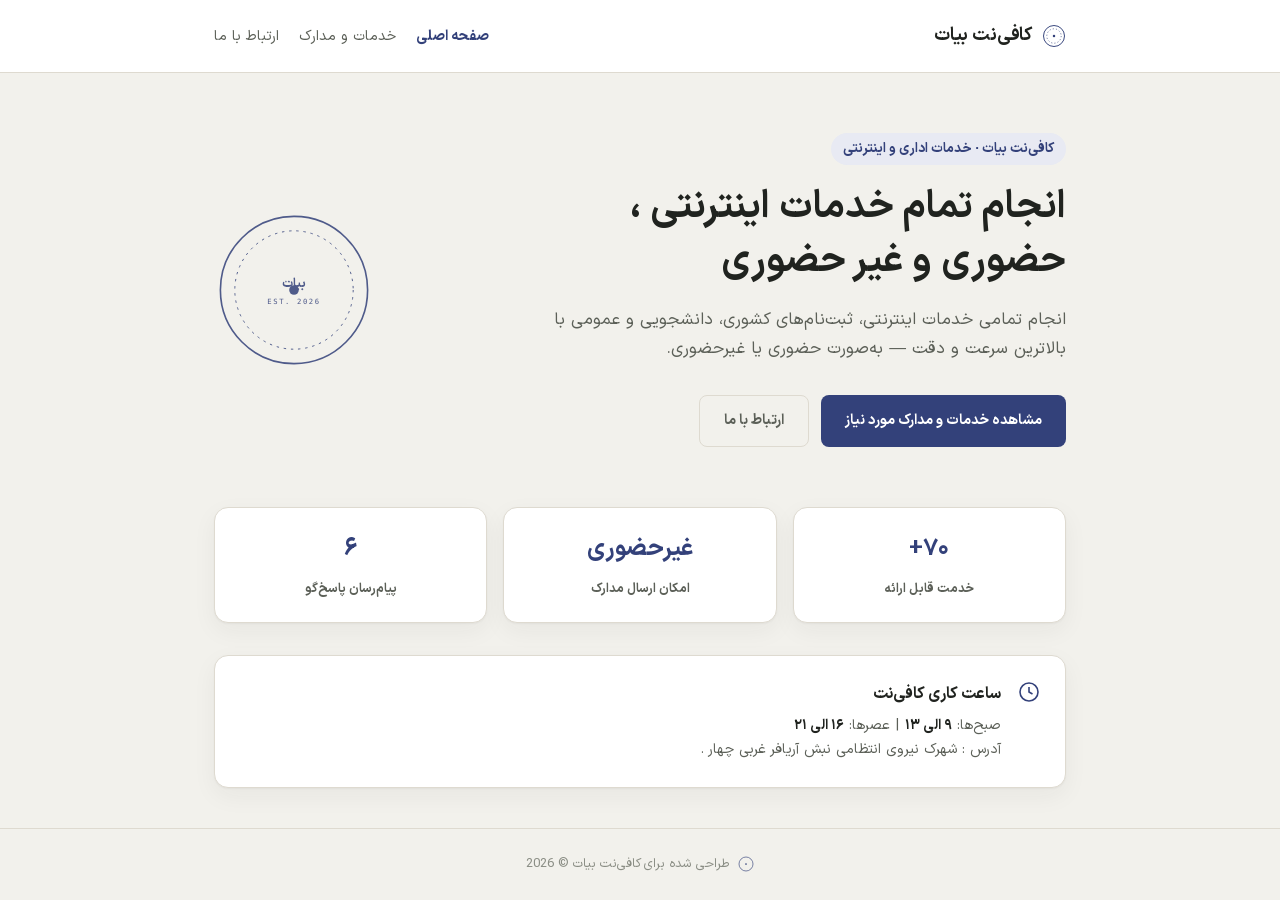
==== index.html @ 4d11e0b7 "Add files via upload" ====
<!DOCTYPE html>
<html lang="fa" dir="rtl">
<head>
    <meta charset="UTF-8">
    <meta name="viewport" content="width=device-width, initial-scale=1.0">
    <title>کافی‌نت بیات - صفحه اصلی</title>
    <link rel="stylesheet" href="style.css">
</head>
<body>

    <header class="site-header">
        <div class="page-wrap">
            <a href="index.html" class="brand">
                <svg class="stamp-mark" viewBox="0 0 40 40" aria-hidden="true">
                    <circle cx="20" cy="20" r="17.5" fill="none" stroke="currentColor" stroke-width="1.6"/>
                    <circle cx="20" cy="20" r="12" fill="none" stroke="currentColor" stroke-width="1.1" stroke-dasharray="2 3.4"/>
                    <circle cx="20" cy="20" r="2.1" fill="currentColor"/>
                </svg>
                <span class="brand-name">کافی‌نت بیات</span>
            </a>
            <nav class="site-nav">
                <a href="index.html" class="nav-link active">صفحه اصلی</a>
                <a href="services.html" class="nav-link">خدمات و مدارک</a>
                <a href="contact.html" class="nav-link">ارتباط با ما</a>
            </nav>
        </div>
    </header>

    <main class="page-wrap">

        <section class="hero">
            <div class="hero-text">
                <span class="eyebrow">کافی‌نت بیات · خدمات اداری و اینترنتی</span>
                <h1>انجام تمام خدمات اینترنتی ،<br>حضوری و غیر حضوری</h1>
                <p class="lead">انجام تمامی خدمات اینترنتی، ثبت‌نام‌های کشوری، دانشجویی و عمومی با بالاترین سرعت و دقت — به‌صورت حضوری یا غیرحضوری.</p>
                <div class="hero-actions">
                    <a href="services.html" class="btn btn-primary">مشاهده خدمات و مدارک مورد نیاز</a>
                    <a href="contact.html" class="btn btn-ghost">ارتباط با ما</a>
                </div>
            </div>
            <div class="hero-visual">
                <svg class="stamp-big" viewBox="0 0 200 200" aria-hidden="true">
                    <circle cx="100" cy="100" r="92" fill="none" stroke="currentColor" stroke-width="2"/>
                    <circle cx="100" cy="100" r="74" fill="none" stroke="currentColor" stroke-width="1.2" stroke-dasharray="3 6"/>
                    <circle cx="100" cy="100" r="6" fill="currentColor"/>
                    <text x="100" y="96" text-anchor="middle" font-size="16" font-weight="700" fill="currentColor" font-family="inherit">بیات</text>
                    <text x="100" y="118" text-anchor="middle" font-size="9" fill="currentColor" font-family="monospace" letter-spacing="2">EST. 2026</text>
                </svg>
            </div>
        </section>

        <div class="stat-row">
            <div class="stat-chip">
                <span class="num">۷۰+</span>
                <span class="label">خدمت قابل ارائه</span>
            </div>
            <div class="stat-chip">
                <span class="num">غیرحضوری</span>
                <span class="label">امکان ارسال مدارک</span>
            </div>
            <div class="stat-chip">
                <span class="num">۶</span>
                <span class="label">پیام‌رسان پاسخ‌گو</span>
            </div>
        </div>

        <div class="info-card">
            <svg class="info-card-icon" viewBox="0 0 24 24" fill="none" stroke="currentColor" stroke-width="1.6" aria-hidden="true">
                <circle cx="12" cy="12" r="9"/>
                <path d="M12 7v5l3.5 2"/>
            </svg>
            <div>
                <h3>ساعت کاری کافی‌نت</h3>
                <p>صبح‌ها: <span class="hours">۹ الی ۱۳</span> &nbsp;|&nbsp; عصرها: <span class="hours">۱۶ الی ۲۱</span></p>
                <p>آدرس : شهرک نیروی انتظامی نبش آریافر غربی چهار .</p>
            </div>
        </div>

    </main>

    <footer class="site-footer">
        <div class="page-wrap">
            <svg class="stamp-mark" viewBox="0 0 40 40" aria-hidden="true">
                <circle cx="20" cy="20" r="17.5" fill="none" stroke="currentColor" stroke-width="1.6"/>
                <circle cx="20" cy="20" r="2.1" fill="currentColor"/>
            </svg>
            طراحی شده برای کافی‌نت بیات © 2026
        </div>
    </footer>

</body>
</html>
---- style.css ----
/* =====================================================
   کافی‌نت بیات — سیستم طراحی مینیمال «مُهر و سند»
   ===================================================== */

/* تعریف فونت‌های محلی ایران سنس ایکس با آدرس‌دهی مستقیم */
@font-face {
    font-family: 'IRANSansX';
    src: url('fonts/IRANSansX-Regular.woff2') format('woff2'),
         url('fonts/IRANSansX-Regular.woff') format('woff');
    font-weight: 400;
    font-style: normal;
    font-display: swap;
}

@font-face {
    font-family: 'IRANSansX';
    src: url('fonts/IRANSansX-Bold.woff2') format('woff2'),
         url('fonts/IRANSansX-Bold.woff') format('woff');
    font-weight: 700;
    font-style: normal;
    font-display: swap;
}

:root{
  --paper:        #F2F1EC;
  --surface:      #FFFFFF;
  --ink:          #20231F;
  --ink-soft:     #5C6058;
  --ink-faint:    #8B8E85;
  --line:         #DEDAD0;
  --line-soft:    #EAE7DE;
  --accent:       #33417A;
  --accent-dark:  #232C57;
  --accent-soft:  #E8EAF3;
  --radius-sm:    8px;
  --radius-md:    14px;
  --shadow-card:  0 1px 2px rgba(32,35,31,0.04), 0 8px 24px rgba(32,35,31,0.05);
  --container:    900px;
}

*{ box-sizing: border-box; }
html{ font-size: 100%; }
body{
  margin: 0;
  background: var(--paper);
  color: var(--ink);
  font-family: 'IRANSansX', Tahoma, Arial, sans-serif;
  line-height: 1.75;
  font-size: 16px;
  -webkit-font-smoothing: antialiased;
}

/* ---------- ساختار پایه ---------- */
.page-wrap{
  max-width: var(--container);
  margin: 0 auto;
  padding: 0 24px;
}

/* ---------- هدر ---------- */
.site-header{
  background: var(--surface);
  border-bottom: 1px solid var(--line);
  padding: 20px 0;
  position: sticky;
  top: 0;
  z-index: 100;
}
.site-header .page-wrap{
  display: flex;
  align-items: center;
  justify-content: space-between;
  gap: 16px;
}
.brand{
  display: flex;
  align-items: center;
  gap: 10px;
  text-decoration: none;
  color: var(--ink);
}
.brand-name{
  font-size: 1.15rem;
  font-weight: 800;
  letter-spacing: -0.01em;
}
.stamp-mark{
  width: 24px;
  height: 24px;
  color: var(--accent);
  flex-shrink: 0;
}
.site-nav{
  display: flex;
  align-items: center;
  gap: 20px;
}
.nav-link{
  text-decoration: none;
  color: var(--ink-soft);
  font-size: 0.9rem;
  font-weight: 500;
  transition: color 0.15s ease;
}
.nav-link:hover{ color: var(--ink); }
.nav-link.active{
  color: var(--accent);
  font-weight: 700;
}

/* ---------- بخش معرفی اول سایت (Hero) ---------- */
.hero {
  display: flex;
  align-items: center;
  justify-content: space-between;
  gap: 40px;
  padding: 60px 0;
}
.hero-text {
  flex: 1;
}
.hero-text .eyebrow {
  display: inline-block;
  font-size: 0.85rem;
  font-weight: 700;
  color: var(--accent);
  background: var(--accent-soft);
  padding: 4px 12px;
  border-radius: 100px;
  margin-bottom: 16px;
}
.hero-text h1 {
  font-size: 2.4rem;
  font-weight: 800;
  line-height: 1.4;
  margin: 0 0 16px;
  color: var(--ink);
}
.hero-text .lead {
  font-size: 1.05rem;
  color: var(--ink-soft);
  margin: 0 0 32px;
  max-width: 540px;
}
.hero-actions {
  display: flex;
  gap: 12px;
  flex-wrap: wrap;
}
.btn {
  display: inline-flex;
  align-items: center;
  justify-content: center;
  padding: 12px 24px;
  border-radius: var(--radius-sm);
  font-weight: 700;
  font-size: 0.9rem;
  text-decoration: none;
  transition: all 0.2s ease;
}
.btn-primary {
  background: var(--accent);
  color: var(--surface);
}
.btn-primary:hover {
  background: var(--accent-dark);
}
.btn-ghost {
  background: transparent;
  color: var(--ink-soft);
  border: 1px solid var(--line);
}
.btn-ghost:hover {
  background: var(--surface);
  color: var(--ink);
}
.hero-visual {
  display: flex;
  align-items: center;
  justify-content: center;
}
.stamp-big {
  width: 160px;
  height: 160px;
  color: var(--accent);
  opacity: 0.85;
}

@media (max-width: 768px) {
  .hero {
    flex-direction: column-reverse;
    text-align: center;
    padding: 40px 0;
  }
  .hero-text .lead {
    margin-left: auto;
    margin-right: auto;
  }
  .hero-actions {
    justify-content: center;
  }
}

/* ---------- ردیف آمار ---------- */
.stat-row {
  display: grid;
  grid-template-columns: repeat(3, 1fr);
  gap: 16px;
  margin-bottom: 32px;
}
.stat-chip {
  background: var(--surface);
  border: 1px solid var(--line);
  border-radius: var(--radius-md);
  padding: 20px;
  text-align: center;
  box-shadow: var(--shadow-card);
}
.stat-chip .num {
  display: block;
  font-size: 1.5rem;
  font-weight: 800;
  color: var(--accent);
  margin-bottom: 4px;
}
.stat-chip .label {
  font-size: 0.8rem;
  color: var(--ink-soft);
  font-weight: 600;
}
@media (max-width: 550px) {
  .stat-row { grid-template-columns: 1fr; gap: 12px; }
}

/* ---------- معرفی صفحه خدمات ---------- */
.page-intro {
  text-align: center;
  padding: 48px 0 32px;
}
.page-intro h1 {
  font-size: 2rem;
  font-weight: 800;
  margin: 0 0 8px;
}
.page-intro .slogan {
  font-size: 0.95rem;
  font-weight: 700;
  color: var(--accent);
  margin: 0 0 8px;
}
.page-intro .subtitle {
  font-size: 0.9rem;
  color: var(--ink-soft);
  margin: 0;
}

/* ---------- فیلتر و جستجو ---------- */
.filter-box {
  position: relative;
  max-width: 500px;
  margin: 0 auto 32px;
}
.filter-input {
  width: 100%;
  background: var(--surface);
  border: 1px solid var(--line);
  border-radius: var(--radius-sm);
  padding: 12px 40px 12px 16px;
  font-family: inherit;
  font-size: 0.9rem;
  color: var(--ink);
  outline: none;
  transition: all 0.15s ease;
}
.filter-input:focus {
  border-color: var(--accent);
  box-shadow: 0 0 0 3px var(--accent-soft);
}
.filter-icon {
  position: absolute;
  top: 50%;
  right: 14px;
  transform: translateY(-50%);
  width: 18px;
  height: 18px;
  color: var(--ink-faint);
  pointer-events: none;
}
.filter-empty {
  display: none;
  text-align: center;
  padding: 48px 0;
  color: var(--ink-faint);
  font-size: 0.9rem;
}

/* ---------- لیست خدمات (آکاردئون مدرن) ---------- */
.services-list {
  background: var(--surface);
  border: 1px solid var(--line);
  border-radius: var(--radius-md);
  overflow: hidden;
  box-shadow: var(--shadow-card);
  margin-bottom: 40px;
}
details {
  border-bottom: 1px solid var(--line-soft);
}
details:last-child {
  border-bottom: none;
}
summary {
  display: flex;
  align-items: center;
  justify-content: space-between;
  padding: 18px 24px;
  cursor: pointer;
  user-select: none;
  font-weight: 600;
  font-size: 0.96rem;
  color: var(--ink);
}
summary:hover {
  background: #FAFAF9;
}
summary::-webkit-details-marker { display: none; }
summary .tag {
  font-size: 0.8rem;
  color: var(--ink-faint);
  font-weight: 400;
  margin-right: 8px;
}
summary .chevron {
  width: 18px;
  height: 18px;
  color: var(--ink-faint);
  transition: transform 0.2s ease;
}
details[open] .chevron {
  transform: rotate(180deg);
  color: var(--accent);
}
.service-content {
  padding: 4px 24px 24px;
  font-size: 0.9rem;
  color: var(--ink-soft);
}
.service-content p { margin: 0 0 8px; font-weight: 700; color: var(--ink); }
.service-content ul { margin: 0 0 16px; padding-right: 20px; }
.service-content li { margin-bottom: 6px; }
.btn-send {
  display: inline-flex;
  background: var(--accent);
  color: var(--surface);
  text-decoration: none;
  padding: 8px 16px;
  border-radius: var(--radius-sm);
  font-size: 0.82rem;
  font-weight: 700;
  transition: background 0.15s ease;
}
.btn-send:hover { background: var(--accent-dark); }

/* ---------- کارت اطلاعات هوم‌پیج ---------- */
.info-card {
  background: var(--surface);
  border: 1px solid var(--line);
  border-radius: var(--radius-md);
  padding: 24px;
  display: flex;
  gap: 16px;
  box-shadow: var(--shadow-card);
  margin-bottom: 40px;
}
.info-card-icon {
  width: 24px;
  height: 24px;
  color: var(--accent);
  flex-shrink: 0;
}
.info-card h3 { margin: 0 0 6px; font-size: 1rem; font-weight: 700; }
.info-card p { margin: 0; color: var(--ink-soft); font-size: 0.88rem; }
.info-card .hours { font-weight: 700; color: var(--ink); }

/* ---------- صفحه تماس و ارتباط ---------- */
.contact-lead {
  text-align: center;
  font-size: 1rem;
  color: var(--ink-soft);
  max-width: 600px;
  margin: 0 auto 32px;
}
.section-label {
  font-size: 0.8rem;
  font-weight: 700;
  color: var(--ink-faint);
  margin: 32px 0 16px;
  letter-spacing: 0.05em;
}
.messenger-list {
  display: grid;
  grid-template-columns: repeat(2, 1fr);
  gap: 16px;
  margin-bottom: 32px;
}
@media (max-width: 600px) {
  .messenger-list { grid-template-columns: 1fr; }
}
.messenger-item {
  display: flex;
  align-items: center;
  gap: 12px;
  background: var(--surface);
  border: 1px solid var(--line);
  border-radius: var(--radius-sm);
  padding: 16px;
  text-decoration: none;
  color: var(--ink);
  font-weight: 600;
  font-size: 0.92rem;
  box-shadow: var(--shadow-card);
  transition: transform 0.15s ease, border-color 0.15s ease;
}
.messenger-item:hover {
  transform: translateY(-2px);
  border-color: var(--tab-color);
}
.messenger-icon {
  width: 20px;
  height: 20px;
  color: var(--tab-color);
}
.phone-card {
  background: var(--surface);
  border: 1px solid var(--line);
  border-radius: var(--radius-md);
  padding: 32px 24px;
  text-align: center;
  box-shadow: var(--shadow-card);
  margin-bottom: 40px;
}
.phone-card-icon { width: 32px; height: 32px; color: var(--accent); margin-bottom: 12px; }
.phone-card h3 { margin: 0 0 6px; font-size: 1rem; font-weight: 700; }
.phone-card p { margin: 0 0 16px; color: var(--ink-soft); font-size: 0.88rem; }
.phone-number {
  display: inline-block;
  font-size: 1.6rem;
  font-weight: 700;
  color: var(--accent);
  text-decoration: none;
  direction: ltr;
}
.phone-hint { margin: 12px 0 0; font-size: 0.78rem; color: var(--ink-faint); }

/* ---------- فوتر ---------- */
.site-footer {
  border-top: 1px solid var(--line);
  padding: 24px 0;
}
.site-footer .page-wrap {
  display: flex;
  align-items: center;
  justify-content: center;
  gap: 8px;
  color: var(--ink-faint);
  font-size: 0.8rem;
}
.site-footer .stamp-mark { width: 16px; height: 16px; }
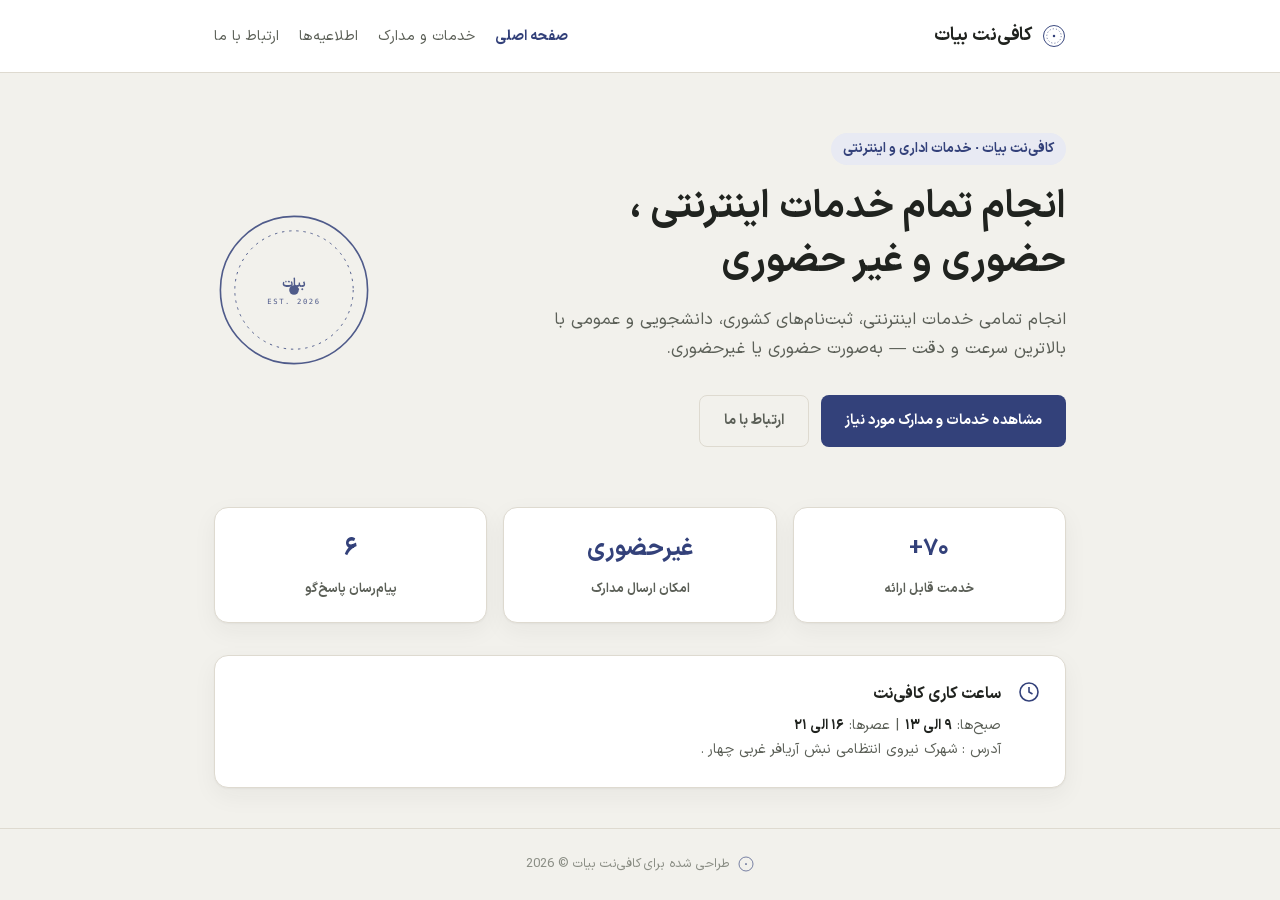
==== commit f41ee754: "Update index.html" ====
--- a/index.html
+++ b/index.html
@@ -18,9 +18,10 @@
                 </svg>
                 <span class="brand-name">کافی‌نت بیات</span>
             </a>
-            <nav class="site-nav">
+<nav class="site-nav">
                 <a href="index.html" class="nav-link active">صفحه اصلی</a>
                 <a href="services.html" class="nav-link">خدمات و مدارک</a>
+                <a href="announcements.html" class="nav-link">اطلاعیه‌ها</a>
                 <a href="contact.html" class="nav-link">ارتباط با ما</a>
             </nav>
         </div>
@@ -89,4 +90,4 @@
     </footer>
 
 </body>
-</html>+</html>
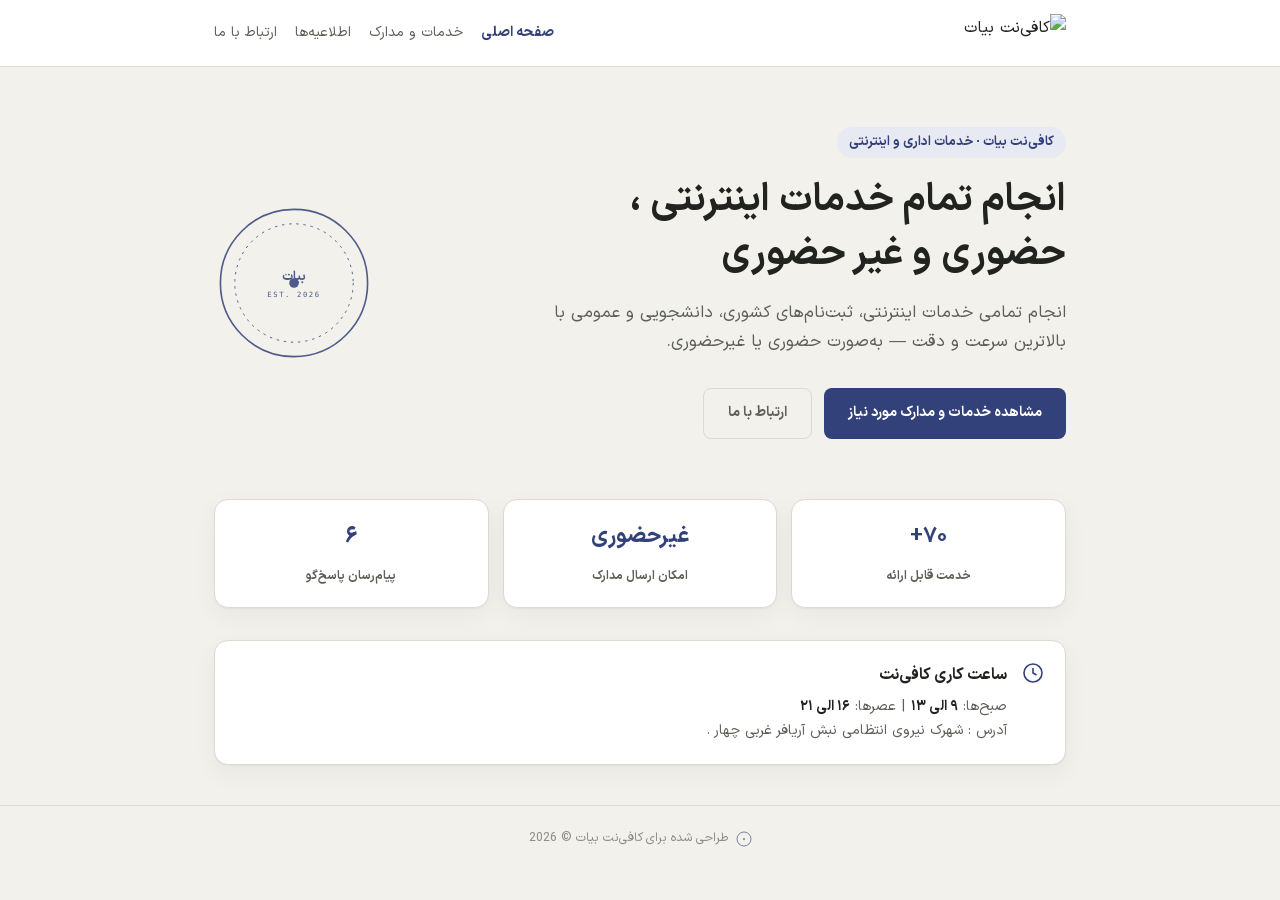
==== commit 3032ee83: "Add files via upload" ====
--- a/index.html
+++ b/index.html
@@ -11,12 +11,7 @@
     <header class="site-header">
         <div class="page-wrap">
             <a href="index.html" class="brand">
-                <svg class="stamp-mark" viewBox="0 0 40 40" aria-hidden="true">
-                    <circle cx="20" cy="20" r="17.5" fill="none" stroke="currentColor" stroke-width="1.6"/>
-                    <circle cx="20" cy="20" r="12" fill="none" stroke="currentColor" stroke-width="1.1" stroke-dasharray="2 3.4"/>
-                    <circle cx="20" cy="20" r="2.1" fill="currentColor"/>
-                </svg>
-                <span class="brand-name">کافی‌نت بیات</span>
+                <img src="assets/logo.png" alt="کافی‌نت بیات" class="brand-logo">
             </a>
 <nav class="site-nav">
                 <a href="index.html" class="nav-link active">صفحه اصلی</a>
--- a/style.css
+++ b/style.css
@@ -1,5 +1,6 @@
 /* =====================================================
-   کافی‌نت بیات — سیستم طراحی مینیمال «مُهر و سند»
+   کافی‌نت بیات — سیستم طراحی «مُهر و سند»
+   نسخه‌ی بازطراحی‌شده: ریسپانسیو کامل + تایپوگرافی یکدست
    ===================================================== */
 
 /* تعریف فونت‌های محلی ایران سنس ایکس با آدرس‌دهی مستقیم */
@@ -29,13 +30,25 @@
   --ink-faint:    #8B8E85;
   --line:         #DEDAD0;
   --line-soft:    #EAE7DE;
+
+  /* آبی سند رسمی (رنگ اصلی برند) */
   --accent:       #33417A;
   --accent-dark:  #232C57;
   --accent-soft:  #E8EAF3;
+
+  /* تیل وای‌فای از لوگو — لهجه‌ی «هوشمند/اتصال» در کنار آبی «رسمی/سند» */
+  --teal:         #4E8FA8;
+  --teal-soft:    #E5EFF2;
+
   --radius-sm:    8px;
   --radius-md:    14px;
   --shadow-card:  0 1px 2px rgba(32,35,31,0.04), 0 8px 24px rgba(32,35,31,0.05);
   --container:    900px;
+
+  /* مقیاس تایپوگرافی سیال — با clamp() روی همه‌ی سایزها از موبایل تا دسکتاپ جواب می‌ده */
+  --fs-h1:       clamp(1.6rem, 1.15rem + 2.2vw, 2.4rem);
+  --fs-h1-page:  clamp(1.4rem, 1.05rem + 1.6vw, 2rem);
+  --fs-lead:     clamp(0.92rem, 0.85rem + 0.35vw, 1.05rem);
 }
 
 *{ box-sizing: border-box; }
@@ -48,6 +61,21 @@
   line-height: 1.75;
   font-size: 16px;
   -webkit-font-smoothing: antialiased;
+  overflow-x: hidden; /* جلوگیری از اسکرول/زوم افقی ناخواسته در موبایل */
+}
+
+img{ max-width: 100%; display: block; }
+
+a{ -webkit-tap-highlight-color: transparent; }
+
+:focus-visible{
+  outline: 2px solid var(--accent);
+  outline-offset: 2px;
+  border-radius: 4px;
+}
+
+@media (prefers-reduced-motion: reduce){
+  *{ transition: none !important; animation: none !important; }
 }
 
 /* ---------- ساختار پایه ---------- */
@@ -55,13 +83,14 @@
   max-width: var(--container);
   margin: 0 auto;
   padding: 0 24px;
+  width: 100%;
 }
 
 /* ---------- هدر ---------- */
 .site-header{
   background: var(--surface);
   border-bottom: 1px solid var(--line);
-  padding: 20px 0;
+  padding: 14px 0;
   position: sticky;
   top: 0;
   z-index: 100;
@@ -71,6 +100,7 @@
   align-items: center;
   justify-content: space-between;
   gap: 16px;
+  flex-wrap: wrap;
 }
 .brand{
   display: flex;
@@ -78,28 +108,43 @@
   gap: 10px;
   text-decoration: none;
   color: var(--ink);
-}
+  flex-shrink: 0;
+}
+
+/* لوگوی تصویری برند (جایگزین مُهر SVG قبلی) */
+.brand-logo{
+  height: 38px;
+  width: auto;
+  display: block;
+}
+
 .brand-name{
-  font-size: 1.15rem;
+  font-size: 1.05rem;
   font-weight: 800;
   letter-spacing: -0.01em;
 }
+
+/* مُهر SVG قدیمی همچنان برای فوتر/جای دیگر در دسترس می‌ماند */
 .stamp-mark{
   width: 24px;
   height: 24px;
   color: var(--accent);
   flex-shrink: 0;
 }
+
 .site-nav{
   display: flex;
   align-items: center;
-  gap: 20px;
+  gap: 18px;
+  flex-wrap: wrap;
+  justify-content: flex-end;
 }
 .nav-link{
   text-decoration: none;
   color: var(--ink-soft);
-  font-size: 0.9rem;
+  font-size: 0.88rem;
   font-weight: 500;
+  white-space: nowrap;
   transition: color 0.15s ease;
 }
 .nav-link:hover{ color: var(--ink); }
@@ -108,20 +153,38 @@
   font-weight: 700;
 }
 
+/* موبایل: ناوبری وسط‌چین و فشرده‌تر می‌شود تا هرگز باعث اسکرول افقی نشود */
+@media (max-width: 640px){
+  .site-header{ padding: 12px 0; }
+  .site-header .page-wrap{
+    flex-direction: column;
+    align-items: center;
+    gap: 10px;
+  }
+  .site-nav{
+    justify-content: center;
+    gap: 10px 16px;
+    width: 100%;
+  }
+  .nav-link{ font-size: 0.82rem; }
+  .brand-logo{ height: 32px; }
+}
+
 /* ---------- بخش معرفی اول سایت (Hero) ---------- */
 .hero {
   display: flex;
   align-items: center;
   justify-content: space-between;
   gap: 40px;
-  padding: 60px 0;
+  padding: clamp(32px, 6vw, 60px) 0;
 }
 .hero-text {
   flex: 1;
+  min-width: 0;
 }
 .hero-text .eyebrow {
   display: inline-block;
-  font-size: 0.85rem;
+  font-size: 0.82rem;
   font-weight: 700;
   color: var(--accent);
   background: var(--accent-soft);
@@ -130,14 +193,14 @@
   margin-bottom: 16px;
 }
 .hero-text h1 {
-  font-size: 2.4rem;
+  font-size: var(--fs-h1);
   font-weight: 800;
   line-height: 1.4;
   margin: 0 0 16px;
   color: var(--ink);
 }
 .hero-text .lead {
-  font-size: 1.05rem;
+  font-size: var(--fs-lead);
   color: var(--ink-soft);
   margin: 0 0 32px;
   max-width: 540px;
@@ -154,7 +217,7 @@
   padding: 12px 24px;
   border-radius: var(--radius-sm);
   font-weight: 700;
-  font-size: 0.9rem;
+  font-size: 0.88rem;
   text-decoration: none;
   transition: all 0.2s ease;
 }
@@ -178,10 +241,11 @@
   display: flex;
   align-items: center;
   justify-content: center;
+  flex-shrink: 0;
 }
 .stamp-big {
-  width: 160px;
-  height: 160px;
+  width: clamp(110px, 22vw, 160px);
+  height: clamp(110px, 22vw, 160px);
   color: var(--accent);
   opacity: 0.85;
 }
@@ -190,7 +254,6 @@
   .hero {
     flex-direction: column-reverse;
     text-align: center;
-    padding: 40px 0;
   }
   .hero-text .lead {
     margin-left: auto;
@@ -199,66 +262,71 @@
   .hero-actions {
     justify-content: center;
   }
+  .btn{ font-size: 0.85rem; padding: 11px 20px; }
 }
 
 /* ---------- ردیف آمار ---------- */
 .stat-row {
   display: grid;
   grid-template-columns: repeat(3, 1fr);
-  gap: 16px;
+  gap: 14px;
   margin-bottom: 32px;
 }
 .stat-chip {
   background: var(--surface);
   border: 1px solid var(--line);
   border-radius: var(--radius-md);
-  padding: 20px;
+  padding: 18px 12px;
   text-align: center;
   box-shadow: var(--shadow-card);
+  min-width: 0;
 }
 .stat-chip .num {
   display: block;
-  font-size: 1.5rem;
+  font-size: clamp(1.05rem, 0.9rem + 0.6vw, 1.5rem);
   font-weight: 800;
   color: var(--accent);
   margin-bottom: 4px;
+  white-space: nowrap;
 }
 .stat-chip .label {
-  font-size: 0.8rem;
+  font-size: 0.76rem;
   color: var(--ink-soft);
   font-weight: 600;
 }
 @media (max-width: 550px) {
-  .stat-row { grid-template-columns: 1fr; gap: 12px; }
-}
-
-/* ---------- معرفی صفحه خدمات ---------- */
+  .stat-row { grid-template-columns: 1fr; gap: 10px; }
+}
+
+/* ---------- معرفی صفحه خدمات / اطلاعیه‌ها ---------- */
 .page-intro {
   text-align: center;
-  padding: 48px 0 32px;
+  padding: clamp(28px, 6vw, 48px) 0 28px;
 }
 .page-intro h1 {
-  font-size: 2rem;
+  font-size: var(--fs-h1-page);
   font-weight: 800;
   margin: 0 0 8px;
+  line-height: 1.4;
 }
 .page-intro .slogan {
-  font-size: 0.95rem;
+  font-size: 0.92rem;
   font-weight: 700;
   color: var(--accent);
   margin: 0 0 8px;
 }
 .page-intro .subtitle {
-  font-size: 0.9rem;
+  font-size: 0.88rem;
   color: var(--ink-soft);
   margin: 0;
+  padding: 0 8px;
 }
 
 /* ---------- فیلتر و جستجو ---------- */
 .filter-box {
   position: relative;
   max-width: 500px;
-  margin: 0 auto 32px;
+  margin: 0 auto 28px;
 }
 .filter-input {
   width: 100%;
@@ -313,19 +381,20 @@
   display: flex;
   align-items: center;
   justify-content: space-between;
-  padding: 18px 24px;
+  padding: 16px 18px;
   cursor: pointer;
   user-select: none;
   font-weight: 600;
-  font-size: 0.96rem;
+  font-size: 0.92rem;
   color: var(--ink);
+  gap: 10px;
 }
 summary:hover {
   background: #FAFAF9;
 }
 summary::-webkit-details-marker { display: none; }
 summary .tag {
-  font-size: 0.8rem;
+  font-size: 0.78rem;
   color: var(--ink-faint);
   font-weight: 400;
   margin-right: 8px;
@@ -334,6 +403,7 @@
   width: 18px;
   height: 18px;
   color: var(--ink-faint);
+  flex-shrink: 0;
   transition: transform 0.2s ease;
 }
 details[open] .chevron {
@@ -341,13 +411,19 @@
   color: var(--accent);
 }
 .service-content {
-  padding: 4px 24px 24px;
-  font-size: 0.9rem;
+  padding: 4px 18px 22px;
+  font-size: 0.88rem;
   color: var(--ink-soft);
 }
 .service-content p { margin: 0 0 8px; font-weight: 700; color: var(--ink); }
 .service-content ul { margin: 0 0 16px; padding-right: 20px; }
 .service-content li { margin-bottom: 6px; }
+
+@media (max-width: 600px){
+  summary{ padding: 14px 16px; font-size: 0.88rem; }
+  .service-content{ padding: 4px 16px 20px; }
+}
+
 .btn-send {
   display: inline-flex;
   background: var(--accent);
@@ -366,9 +442,9 @@
   background: var(--surface);
   border: 1px solid var(--line);
   border-radius: var(--radius-md);
-  padding: 24px;
-  display: flex;
-  gap: 16px;
+  padding: 20px;
+  display: flex;
+  gap: 14px;
   box-shadow: var(--shadow-card);
   margin-bottom: 40px;
 }
@@ -382,26 +458,31 @@
 .info-card p { margin: 0; color: var(--ink-soft); font-size: 0.88rem; }
 .info-card .hours { font-weight: 700; color: var(--ink); }
 
+@media (max-width: 480px){
+  .info-card{ flex-direction: column; padding: 18px; }
+}
+
 /* ---------- صفحه تماس و ارتباط ---------- */
 .contact-lead {
   text-align: center;
-  font-size: 1rem;
+  font-size: 0.95rem;
   color: var(--ink-soft);
   max-width: 600px;
-  margin: 0 auto 32px;
+  margin: 0 auto 28px;
+  padding: 0 8px;
 }
 .section-label {
-  font-size: 0.8rem;
+  font-size: 0.78rem;
   font-weight: 700;
   color: var(--ink-faint);
-  margin: 32px 0 16px;
+  margin: 28px 0 14px;
   letter-spacing: 0.05em;
 }
 .messenger-list {
   display: grid;
   grid-template-columns: repeat(2, 1fr);
-  gap: 16px;
-  margin-bottom: 32px;
+  gap: 14px;
+  margin-bottom: 28px;
 }
 @media (max-width: 600px) {
   .messenger-list { grid-template-columns: 1fr; }
@@ -417,7 +498,7 @@
   text-decoration: none;
   color: var(--ink);
   font-weight: 600;
-  font-size: 0.92rem;
+  font-size: 0.9rem;
   box-shadow: var(--shadow-card);
   transition: transform 0.15s ease, border-color 0.15s ease;
 }
@@ -434,7 +515,7 @@
   background: var(--surface);
   border: 1px solid var(--line);
   border-radius: var(--radius-md);
-  padding: 32px 24px;
+  padding: clamp(24px, 5vw, 32px) 20px;
   text-align: center;
   box-shadow: var(--shadow-card);
   margin-bottom: 40px;
@@ -444,18 +525,73 @@
 .phone-card p { margin: 0 0 16px; color: var(--ink-soft); font-size: 0.88rem; }
 .phone-number {
   display: inline-block;
-  font-size: 1.6rem;
+  font-size: clamp(1.25rem, 1rem + 1.2vw, 1.6rem);
   font-weight: 700;
   color: var(--accent);
   text-decoration: none;
   direction: ltr;
 }
-.phone-hint { margin: 12px 0 0; font-size: 0.78rem; color: var(--ink-faint); }
+.phone-hint { margin: 12px 0 0; font-size: 0.76rem; color: var(--ink-faint); }
+
+/* =====================================================
+   اطلاعیه‌های تلگرام — تایپوگرافی یکدست (رفع ناهماهنگی فونت تیترها)
+   این قوانین به‌صورت هدفمند با !important نوشته شده‌اند تا حتی روی
+   استایل‌های inline که اسکریپت سینک تولید می‌کند هم اعمال شوند،
+   بدون نیاز به دستکاری اسکریپت.
+   ===================================================== */
+#posts-container .info-card{
+  padding: 0;
+  display: block;
+  border-right: 4px solid var(--accent) !important;
+  box-shadow: var(--shadow-card);
+}
+
+#posts-container h3{
+  font-family: 'IRANSansX', Tahoma, Arial, sans-serif !important;
+  font-weight: 700 !important;
+  font-size: 0.98rem !important;
+  line-height: 1.6 !important;
+  color: var(--ink) !important;
+  margin: 0 !important;
+}
+
+#posts-container p{
+  font-family: 'IRANSansX', Tahoma, Arial, sans-serif !important;
+  font-size: 0.9rem !important;
+  line-height: 1.85 !important;
+  color: var(--ink-soft) !important;
+}
+
+#posts-container time{
+  font-family: 'IRANSansX', Tahoma, Arial, sans-serif !important;
+  font-size: 0.74rem !important;
+  color: var(--ink-faint) !important;
+  white-space: nowrap;
+}
+
+#posts-container button{
+  font-family: 'IRANSansX', Tahoma, Arial, sans-serif !important;
+  width: 100%;
+}
+
+#posts-container a{
+  font-family: 'IRANSansX', Tahoma, Arial, sans-serif !important;
+  font-size: 0.78rem !important;
+  color: var(--teal) !important;
+  font-weight: 600 !important;
+  text-decoration: none !important;
+}
+#posts-container a:hover{ text-decoration: underline !important; }
+
+@media (max-width: 480px){
+  #posts-container h3{ font-size: 0.9rem !important; }
+  #posts-container button{ padding: 12px 14px !important; }
+}
 
 /* ---------- فوتر ---------- */
 .site-footer {
   border-top: 1px solid var(--line);
-  padding: 24px 0;
+  padding: 22px 0;
 }
 .site-footer .page-wrap {
   display: flex;
@@ -463,6 +599,8 @@
   justify-content: center;
   gap: 8px;
   color: var(--ink-faint);
-  font-size: 0.8rem;
-}
-.site-footer .stamp-mark { width: 16px; height: 16px; }+  font-size: 0.78rem;
+  text-align: center;
+}
+.site-footer .stamp-mark { width: 16px; height: 16px; }
+.site-footer .brand-logo{ height: 20px; }
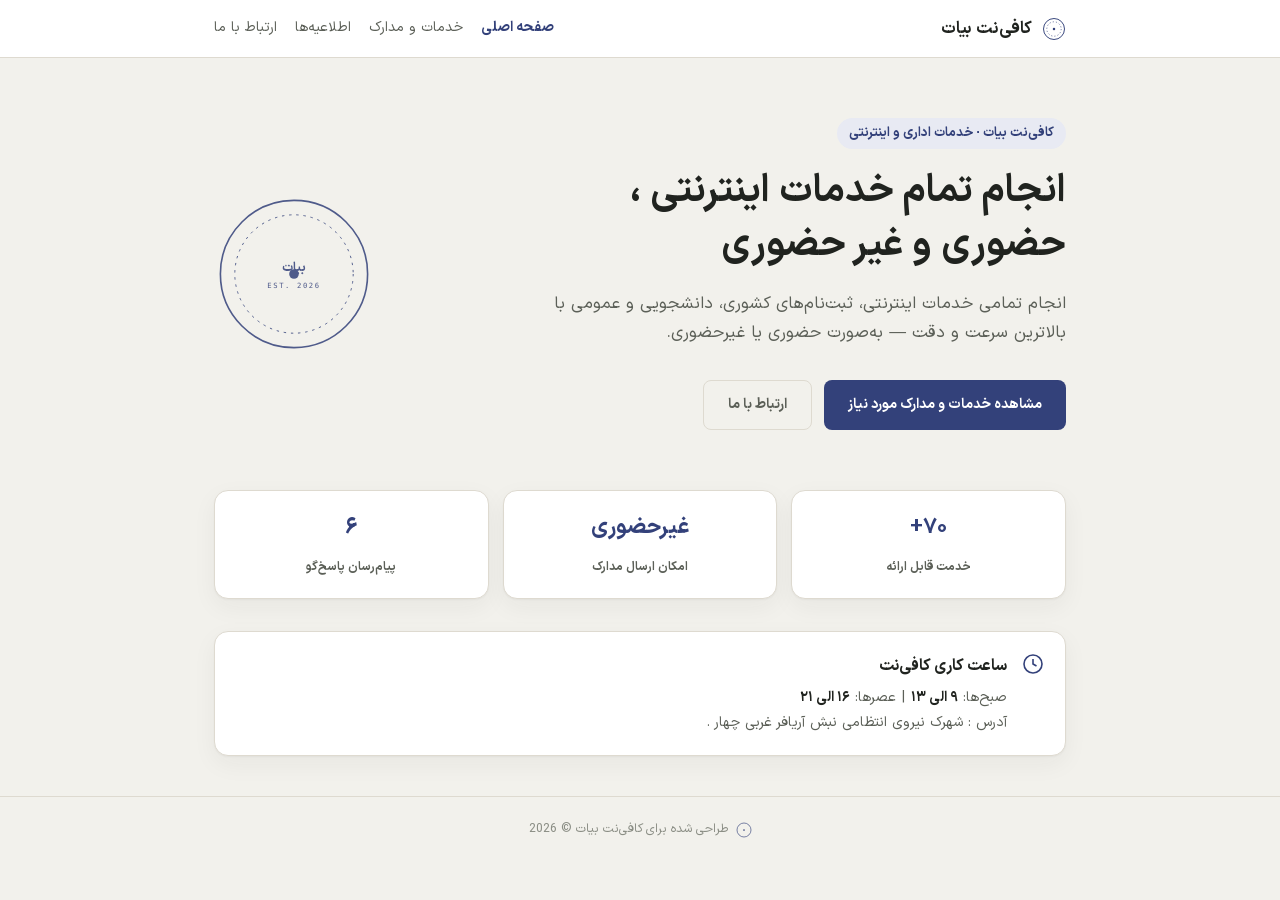
==== commit ef5c13e0: "Add files via upload" ====
--- a/index.html
+++ b/index.html
@@ -11,7 +11,12 @@
     <header class="site-header">
         <div class="page-wrap">
             <a href="index.html" class="brand">
-                <img src="assets/logo.png" alt="کافی‌نت بیات" class="brand-logo">
+                <svg class="stamp-mark" viewBox="0 0 40 40" aria-hidden="true">
+                    <circle cx="20" cy="20" r="17.5" fill="none" stroke="currentColor" stroke-width="1.6"/>
+                    <circle cx="20" cy="20" r="12" fill="none" stroke="currentColor" stroke-width="1.1" stroke-dasharray="2 3.4"/>
+                    <circle cx="20" cy="20" r="2.1" fill="currentColor"/>
+                </svg>
+                <span class="brand-name">کافی‌نت بیات</span>
             </a>
 <nav class="site-nav">
                 <a href="index.html" class="nav-link active">صفحه اصلی</a>
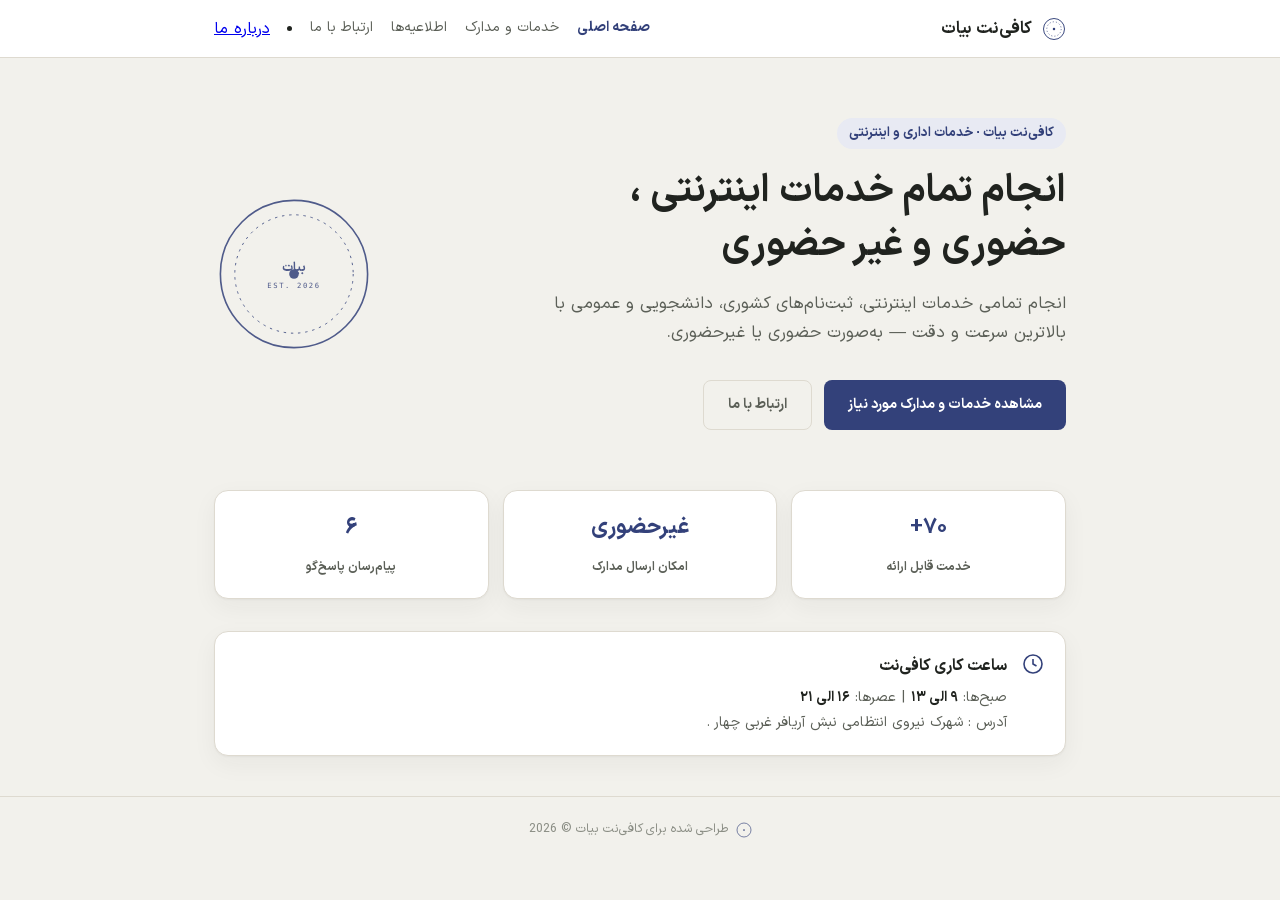
==== commit 6d57aae4: "Update index.html" ====
--- a/index.html
+++ b/index.html
@@ -23,6 +23,7 @@
                 <a href="services.html" class="nav-link">خدمات و مدارک</a>
                 <a href="announcements.html" class="nav-link">اطلاعیه‌ها</a>
                 <a href="contact.html" class="nav-link">ارتباط با ما</a>
+                <li><a href="about.html">درباره ما</a></li>
             </nav>
         </div>
     </header>
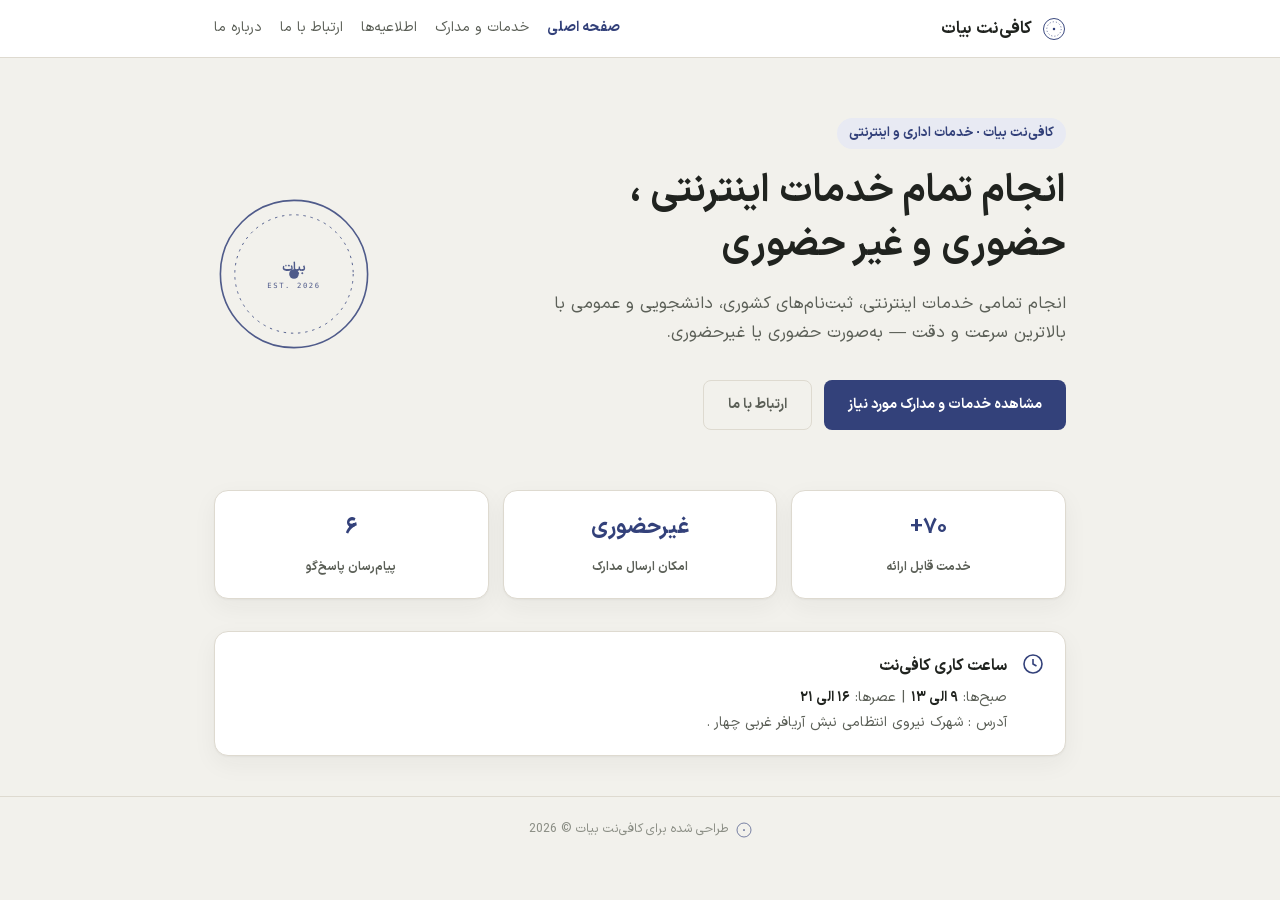
==== commit 4a565671: "Add files via upload" ====
--- a/index.html
+++ b/index.html
@@ -18,15 +18,41 @@
                 </svg>
                 <span class="brand-name">کافی‌نت بیات</span>
             </a>
-<nav class="site-nav">
+            <a href="tel:08134934022" class="header-call-btn" aria-label="تماس تلفنی مستقیم">
+                <svg viewBox="0 0 24 24" fill="none" stroke="currentColor" stroke-width="1.7" aria-hidden="true"><path d="M5 4h3l1.5 5L7.5 10.5a12 12 0 0 0 6 6L15 14.5l5 1.5v3a2 2 0 0 1-2 2C10.5 21 3 13.5 3 6a2 2 0 0 1 2-2Z"/></svg>
+            </a>
+            <nav class="site-nav">
                 <a href="index.html" class="nav-link active">صفحه اصلی</a>
                 <a href="services.html" class="nav-link">خدمات و مدارک</a>
                 <a href="announcements.html" class="nav-link">اطلاعیه‌ها</a>
                 <a href="contact.html" class="nav-link">ارتباط با ما</a>
-                <li><a href="about.html">درباره ما</a></li>
+                <a href="about.html" class="nav-link">درباره ما</a>
             </nav>
         </div>
     </header>
+    <nav class="bottom-nav" aria-label="ناوبری اصلی موبایل">
+        <a href="index.html" class="bn-item active">
+            <svg viewBox="0 0 24 24" fill="none" stroke="currentColor" stroke-width="1.8" aria-hidden="true"><path d="M4 11.5 12 4l8 7.5"/><path d="M6 10v9.5a.5.5 0 0 0 .5.5H10v-6h4v6h3.5a.5.5 0 0 0 .5-.5V10"/></svg>
+            <span>خانه</span>
+        </a>
+        <a href="services.html" class="bn-item">
+            <svg viewBox="0 0 24 24" fill="none" stroke="currentColor" stroke-width="1.8" aria-hidden="true"><path d="M9 6h11M9 12h11M9 18h11"/><circle cx="4.5" cy="6" r="1.4"/><circle cx="4.5" cy="12" r="1.4"/><circle cx="4.5" cy="18" r="1.4"/></svg>
+            <span>خدمات</span>
+        </a>
+        <a href="announcements.html" class="bn-item">
+            <svg viewBox="0 0 24 24" fill="none" stroke="currentColor" stroke-width="1.8" aria-hidden="true"><path d="M3 10.5v3a2 2 0 0 0 2 2h1.2l3.3 4.2v-4.2H11l6-4V8.5l-6-4H6.2a2 2 0 0 0-2 2Z"/><path d="M19 8.7c.85.8 1.3 1.9 1.3 3.05s-.45 2.25-1.3 3.05"/></svg>
+            <span>اطلاعیه‌ها</span>
+        </a>
+        <a href="contact.html" class="bn-item">
+            <svg viewBox="0 0 24 24" fill="none" stroke="currentColor" stroke-width="1.8" aria-hidden="true"><path d="M21 12c0 4.97-4.03 9-9 9-1.6 0-3.1-.42-4.4-1.16L3 21l1.24-3.73A8.96 8.96 0 0 1 3 12c0-4.97 4.03-9 9-9s9 4.03 9 9Z"/></svg>
+            <span>ارتباط</span>
+        </a>
+        <a href="about.html" class="bn-item">
+            <svg viewBox="0 0 24 24" fill="none" stroke="currentColor" stroke-width="1.8" aria-hidden="true"><circle cx="12" cy="12" r="9"/><path d="M12 8.3h.01M11.3 11h1.1v5.2h1"/></svg>
+            <span>درباره ما</span>
+        </a>
+    </nav>
+
 
     <main class="page-wrap">
 
--- a/style.css
+++ b/style.css
@@ -588,6 +588,80 @@
   #posts-container button{ padding: 12px 14px !important; }
 }
 
+/* =====================================================
+   سیستم موبایل‌محور — نوار ناوبری پایین + دکمه تماس سریع
+   اولویت اول نمایش روی موبایل است؛ نسخه دسکتاپ همان هدر/منوی
+   بالای صفحه قبلی را حفظ می‌کند.
+   ===================================================== */
+
+/* دکمه تماس سریع در هدر — فقط موبایل */
+.header-call-btn{
+  display: none;
+  align-items: center;
+  justify-content: center;
+  width: 38px;
+  height: 38px;
+  border-radius: 50%;
+  background: var(--accent-soft);
+  color: var(--accent);
+  flex-shrink: 0;
+}
+.header-call-btn svg{ width: 18px; height: 18px; }
+
+/* نوار ناوبری پایین (Bottom Tab Bar) — هسته‌ی تجربه‌ی موبایلی */
+.bottom-nav{
+  display: none;
+}
+
+@media (max-width: 767px){
+  /* فضای کافی برای نوار پایین تا محتوا زیرش گم نشود */
+  body{ padding-bottom: 70px; }
+
+  /* روی موبایل منوی بالای هدر جای خود را به نوار پایین می‌دهد */
+  .site-header .site-nav{ display: none; }
+  .site-header .page-wrap{
+    flex-direction: row;
+    justify-content: space-between;
+    flex-wrap: nowrap;
+  }
+  .header-call-btn{ display: flex; }
+
+  .bottom-nav{
+    display: flex;
+    position: fixed;
+    bottom: 0; right: 0; left: 0;
+    z-index: 200;
+    background: var(--surface);
+    border-top: 1px solid var(--line);
+    box-shadow: 0 -4px 16px rgba(32,35,31,0.06);
+    padding: 4px 2px calc(4px + env(safe-area-inset-bottom));
+  }
+  .bn-item{
+    flex: 1;
+    display: flex;
+    flex-direction: column;
+    align-items: center;
+    justify-content: center;
+    gap: 3px;
+    padding: 7px 2px;
+    text-decoration: none;
+    color: var(--ink-faint);
+    font-size: 0.66rem;
+    font-weight: 600;
+    min-height: 48px;
+  }
+  .bn-item svg{ width: 21px; height: 21px; }
+  .bn-item.active{ color: var(--accent); }
+  .bn-item.active svg{ stroke-width: 2.1; }
+}
+
+/* جلوگیری از زوم ناخواسته‌ی سافاری روی فیلدهای ورودی در موبایل */
+@media (max-width: 480px){
+  .filter-input{ font-size: 1rem; padding: 13px 42px 13px 16px; }
+  .btn{ width: 100%; }
+  .hero-actions .btn{ width: 100%; }
+}
+
 /* ---------- فوتر ---------- */
 .site-footer {
   border-top: 1px solid var(--line);
